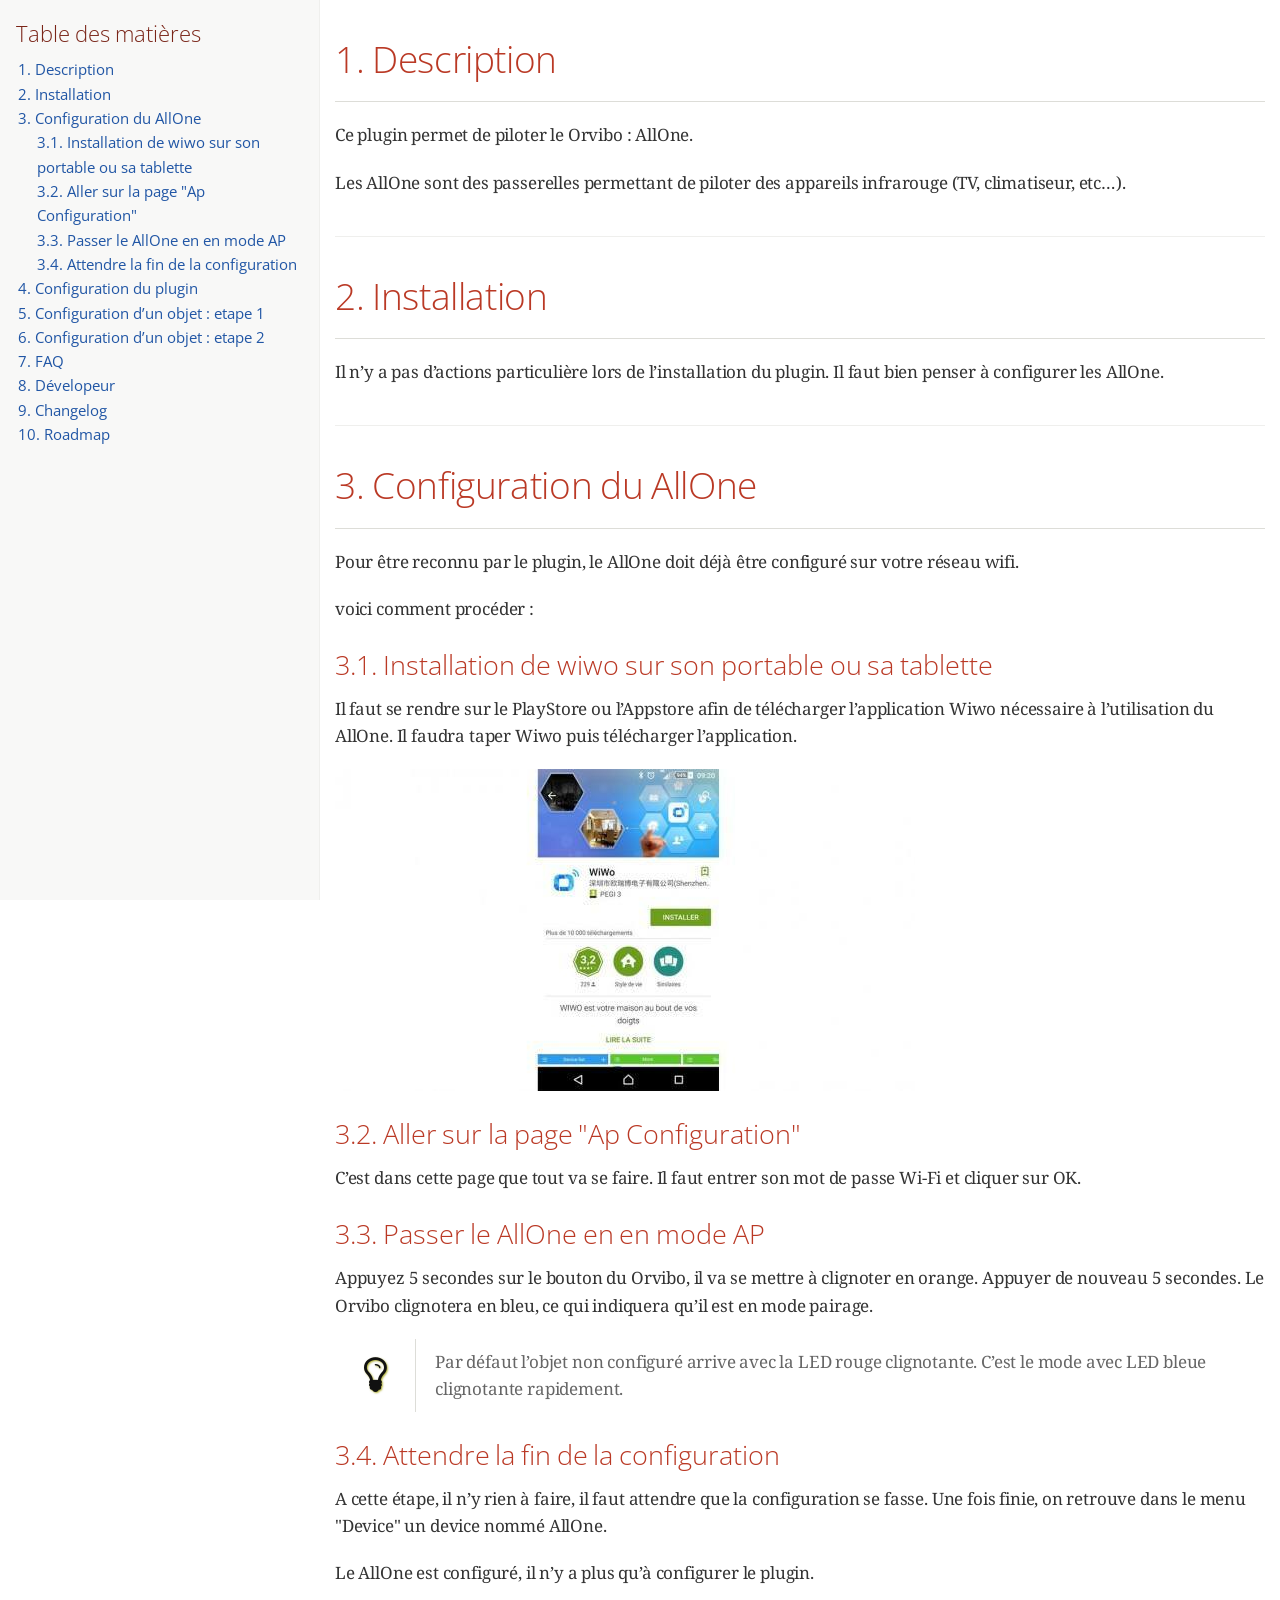
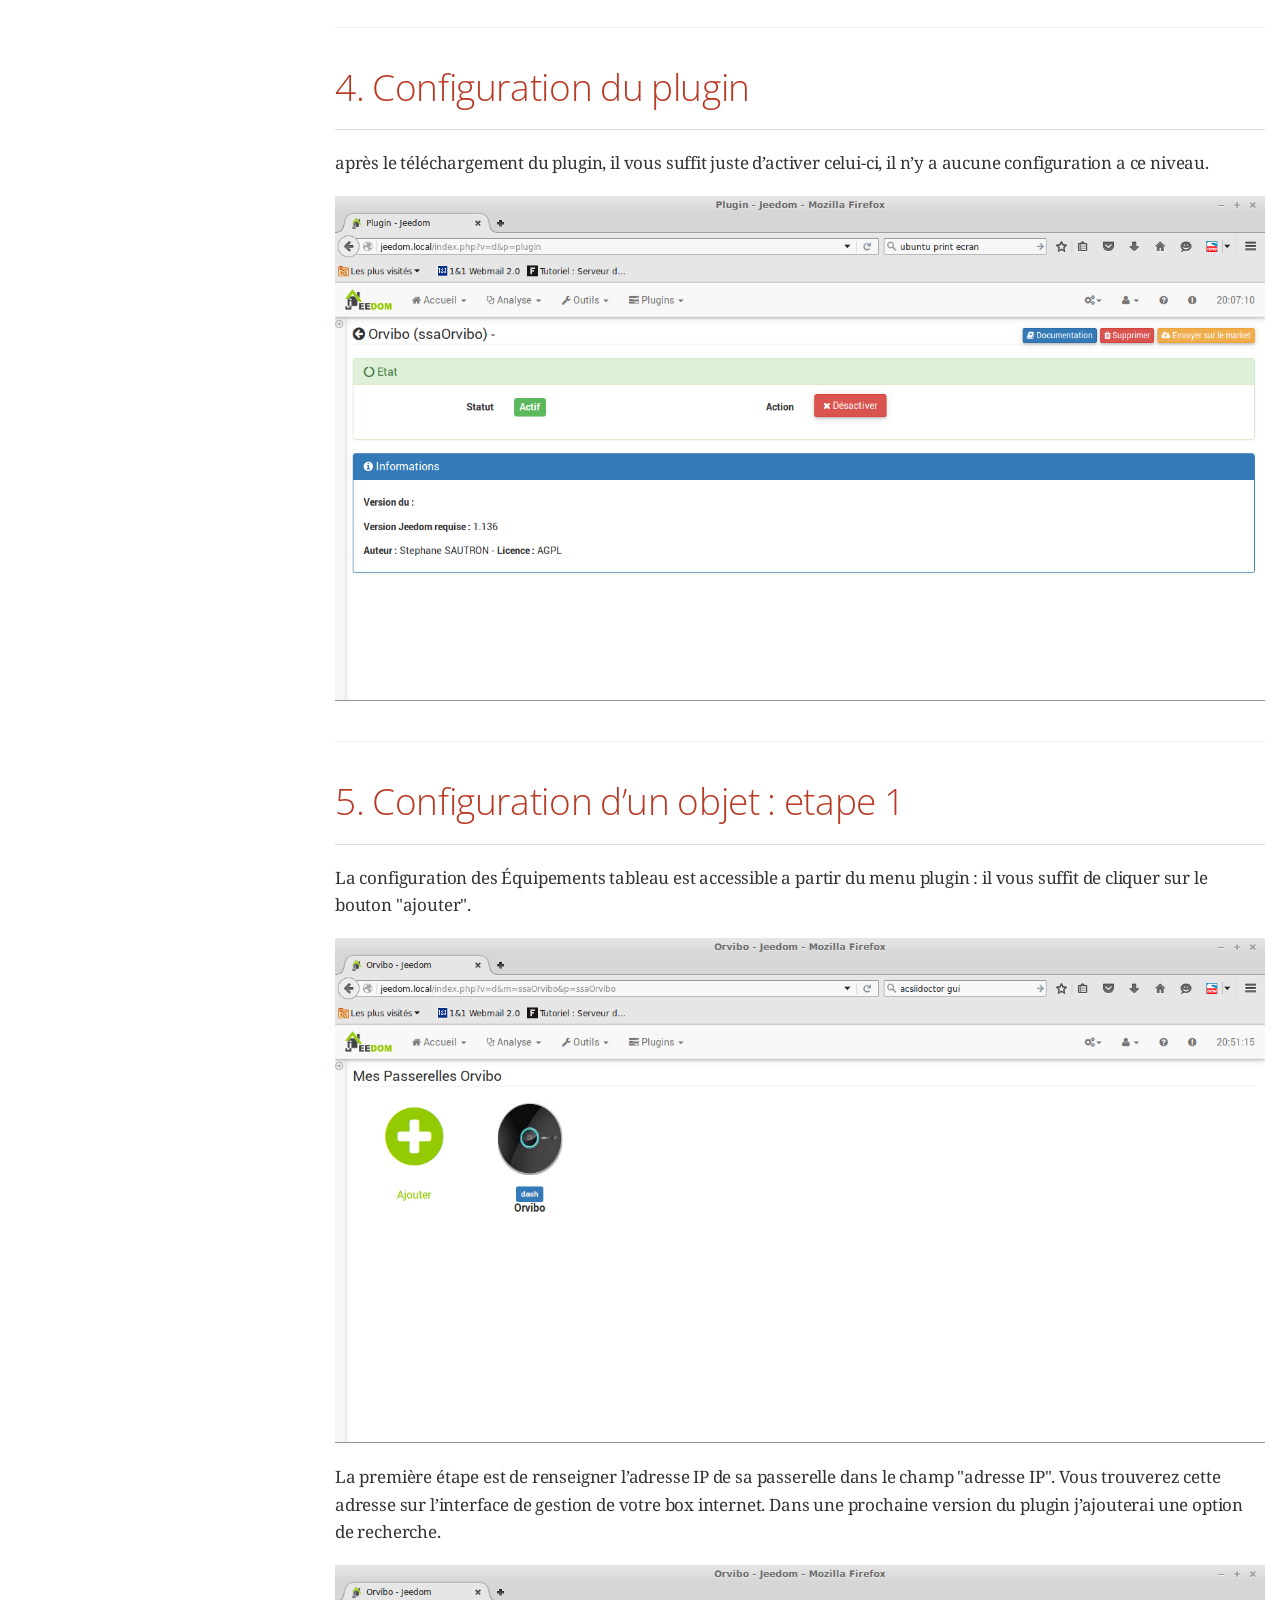
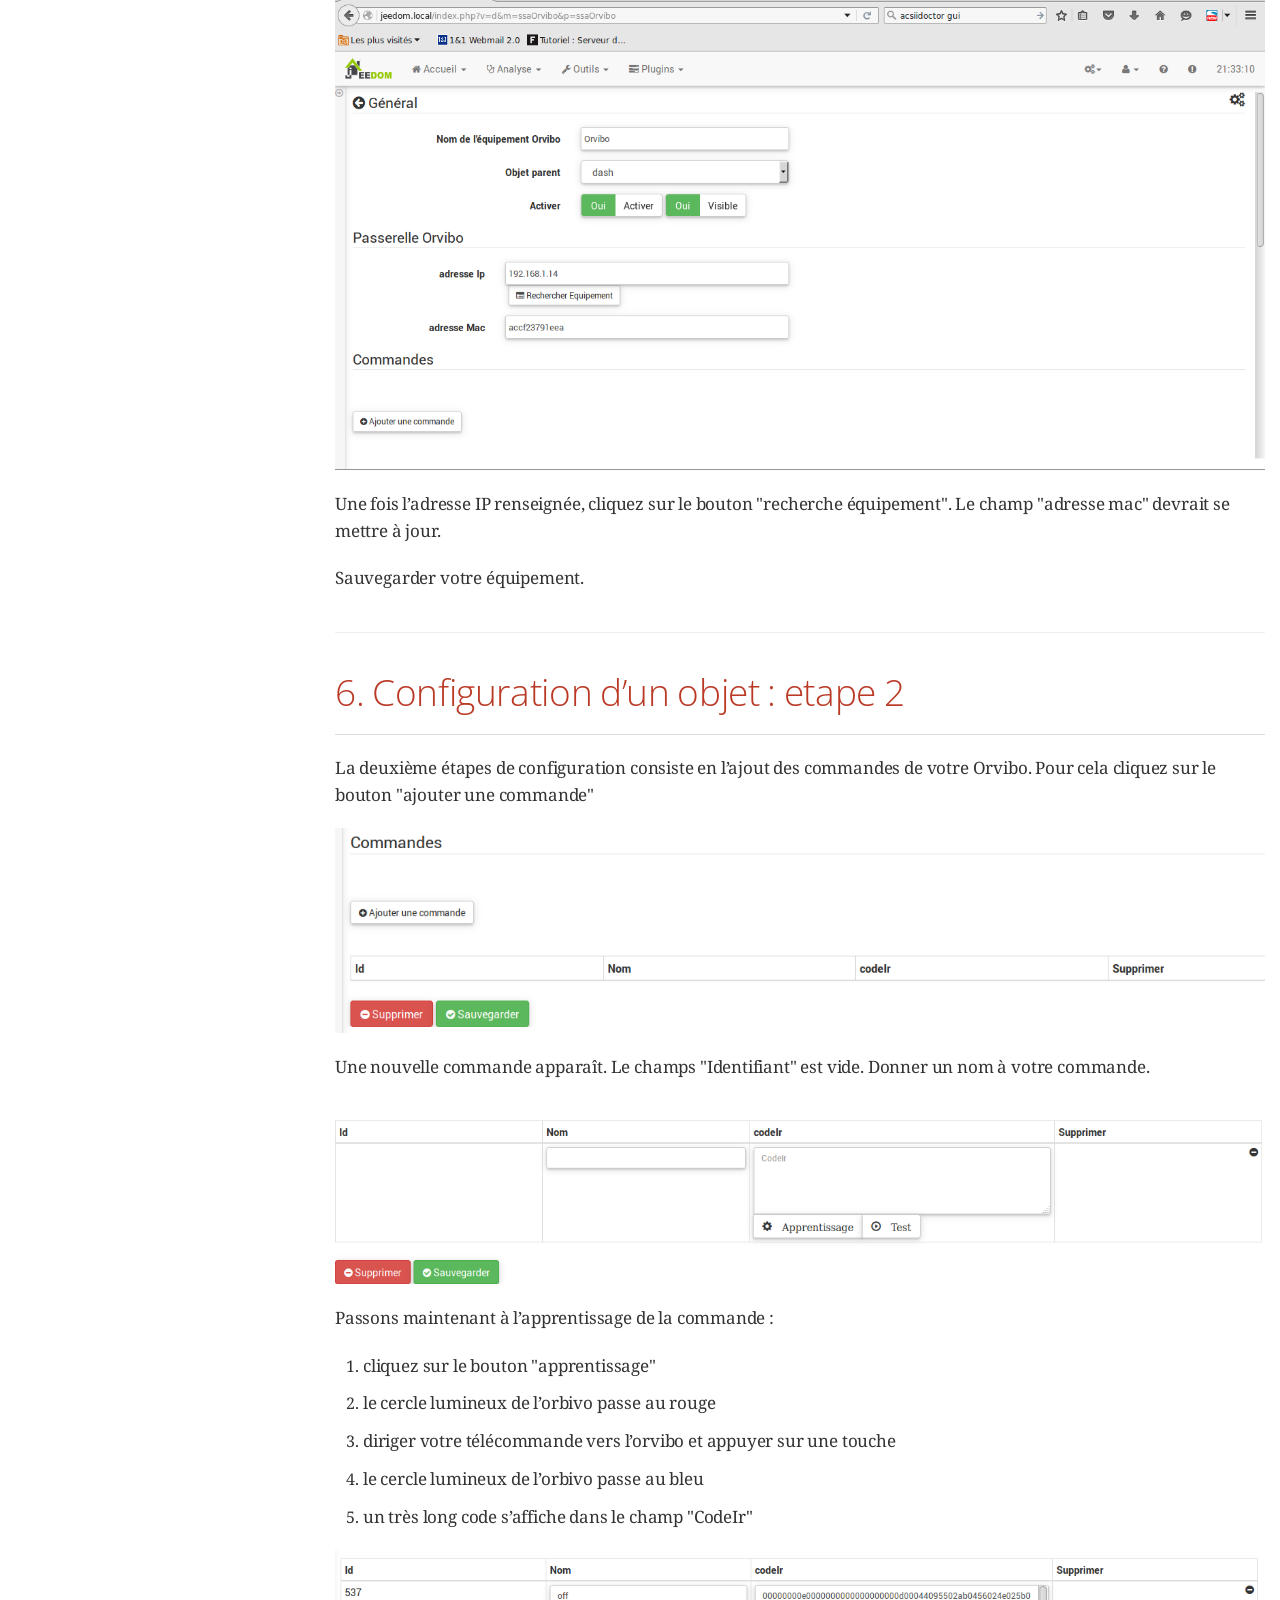
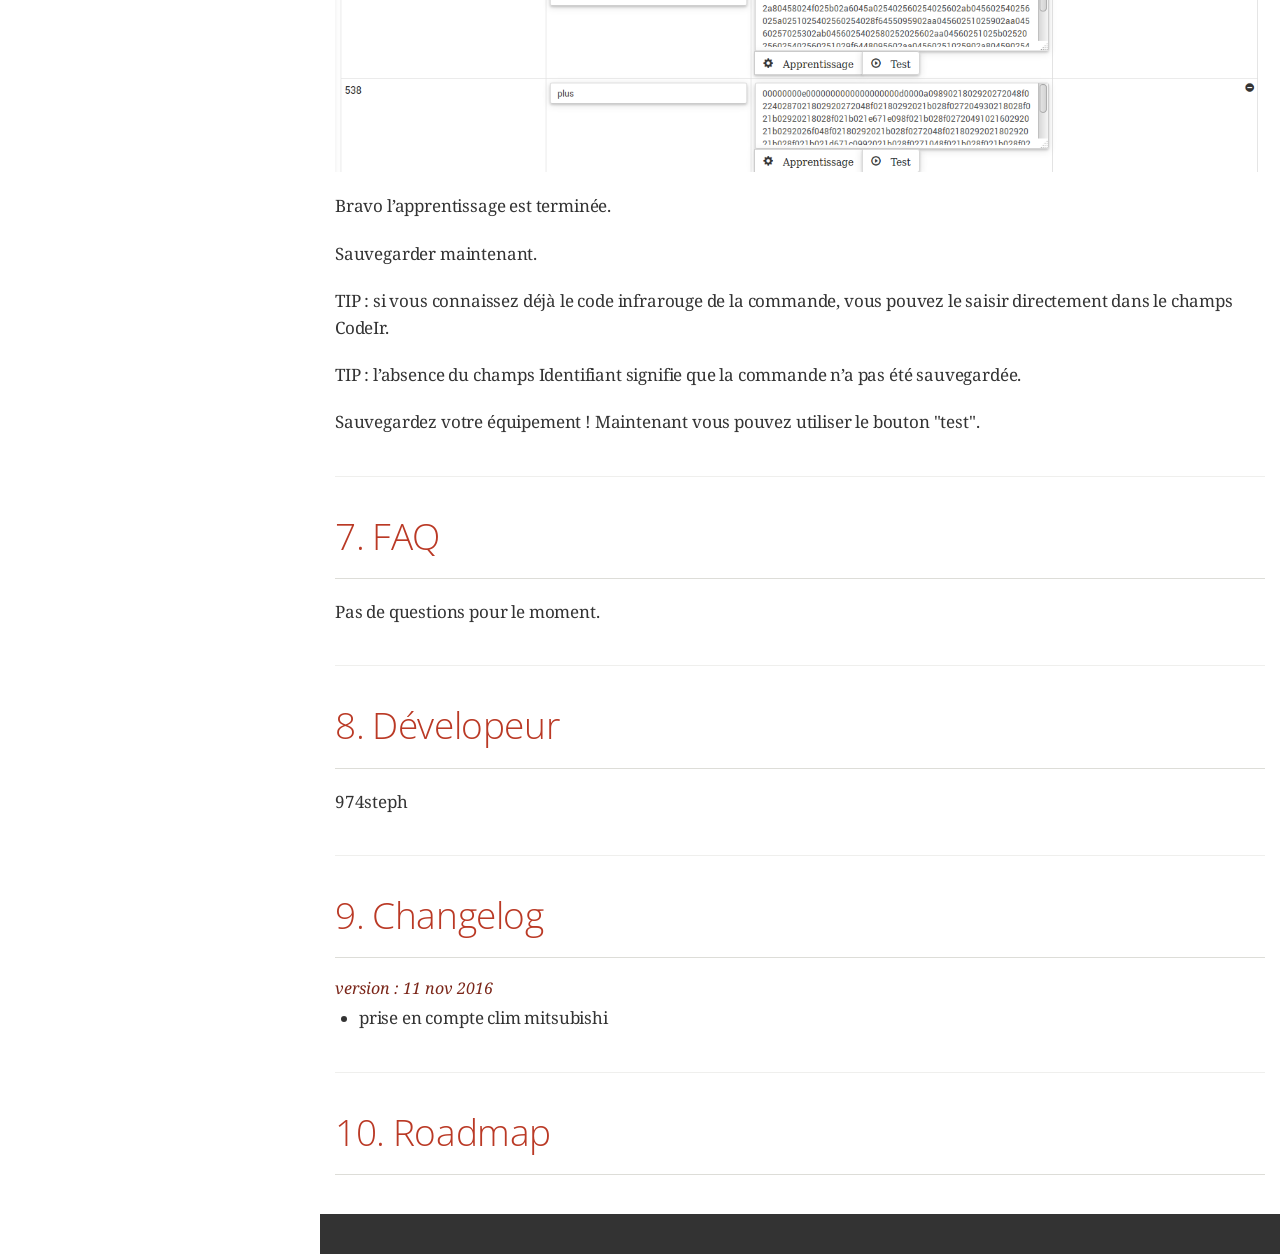
==== doc/en_US/index.html @ c1d986a6 "[ROBOT] Action all" ====
<!DOCTYPE html>
<html lang="en">
<head>
<meta charset="UTF-8">
<!--[if IE]><meta http-equiv="X-UA-Compatible" content="IE=edge"><![endif]-->
<meta name="viewport" content="width=device-width, initial-scale=1.0">
<meta name="generator" content="Asciidoctor 1.5.3.dev">
<title>guide</title>
<link rel="stylesheet" href="https://fonts.googleapis.com/css?family=Open+Sans:300,300italic,400,400italic,600,600italic%7CNoto+Serif:400,400italic,700,700italic%7CDroid+Sans+Mono:400,700">
<style>
/* Asciidoctor default stylesheet | MIT License | http://asciidoctor.org */
/* Remove the comments around the @import statement below when using this as a custom stylesheet */
/*@import "https://fonts.googleapis.com/css?family=Open+Sans:300,300italic,400,400italic,600,600italic%7CNoto+Serif:400,400italic,700,700italic%7CDroid+Sans+Mono:400,700";*/
article,aside,details,figcaption,figure,footer,header,hgroup,main,nav,section,summary{display:block}
audio,canvas,video{display:inline-block}
audio:not([controls]){display:none;height:0}
[hidden],template{display:none}
script{display:none!important}
html{font-family:sans-serif;-ms-text-size-adjust:100%;-webkit-text-size-adjust:100%}
body{margin:0}
a{background:transparent}
a:focus{outline:thin dotted}
a:active,a:hover{outline:0}
h1{font-size:2em;margin:.67em 0}
abbr[title]{border-bottom:1px dotted}
b,strong{font-weight:bold}
dfn{font-style:italic}
hr{-moz-box-sizing:content-box;box-sizing:content-box;height:0}
mark{background:#ff0;color:#000}
code,kbd,pre,samp{font-family:monospace;font-size:1em}
pre{white-space:pre-wrap}
q{quotes:"\201C" "\201D" "\2018" "\2019"}
small{font-size:80%}
sub,sup{font-size:75%;line-height:0;position:relative;vertical-align:baseline}
sup{top:-.5em}
sub{bottom:-.25em}
img{border:0}
svg:not(:root){overflow:hidden}
figure{margin:0}
fieldset{border:1px solid silver;margin:0 2px;padding:.35em .625em .75em}
legend{border:0;padding:0}
button,input,select,textarea{font-family:inherit;font-size:100%;margin:0}
button,input{line-height:normal}
button,select{text-transform:none}
button,html input[type="button"],input[type="reset"],input[type="submit"]{-webkit-appearance:button;cursor:pointer}
button[disabled],html input[disabled]{cursor:default}
input[type="checkbox"],input[type="radio"]{box-sizing:border-box;padding:0}
input[type="search"]{-webkit-appearance:textfield;-moz-box-sizing:content-box;-webkit-box-sizing:content-box;box-sizing:content-box}
input[type="search"]::-webkit-search-cancel-button,input[type="search"]::-webkit-search-decoration{-webkit-appearance:none}
button::-moz-focus-inner,input::-moz-focus-inner{border:0;padding:0}
textarea{overflow:auto;vertical-align:top}
table{border-collapse:collapse;border-spacing:0}
*,*:before,*:after{-moz-box-sizing:border-box;-webkit-box-sizing:border-box;box-sizing:border-box}
html,body{font-size:100%}
body{background:#fff;color:rgba(0,0,0,.8);padding:0;margin:0;font-family:"Noto Serif","DejaVu Serif",serif;font-weight:400;font-style:normal;line-height:1;position:relative;cursor:auto}
a:hover{cursor:pointer}
img,object,embed{max-width:100%;height:auto}
object,embed{height:100%}
img{-ms-interpolation-mode:bicubic}
#map_canvas img,#map_canvas embed,#map_canvas object,.map_canvas img,.map_canvas embed,.map_canvas object{max-width:none!important}
.left{float:left!important}
.right{float:right!important}
.text-left{text-align:left!important}
.text-right{text-align:right!important}
.text-center{text-align:center!important}
.text-justify{text-align:justify!important}
.hide{display:none}
.antialiased,body{-webkit-font-smoothing:antialiased}
img{display:inline-block;vertical-align:middle}
textarea{height:auto;min-height:50px}
select{width:100%}
p.lead,.paragraph.lead>p,#preamble>.sectionbody>.paragraph:first-of-type p{font-size:1.21875em;line-height:1.6}
.subheader,.admonitionblock td.content>.title,.audioblock>.title,.exampleblock>.title,.imageblock>.title,.listingblock>.title,.literalblock>.title,.stemblock>.title,.openblock>.title,.paragraph>.title,.quoteblock>.title,table.tableblock>.title,.verseblock>.title,.videoblock>.title,.dlist>.title,.olist>.title,.ulist>.title,.qlist>.title,.hdlist>.title{line-height:1.45;color:#7a2518;font-weight:400;margin-top:0;margin-bottom:.25em}
div,dl,dt,dd,ul,ol,li,h1,h2,h3,#toctitle,.sidebarblock>.content>.title,h4,h5,h6,pre,form,p,blockquote,th,td{margin:0;padding:0;direction:ltr}
a{color:#2156a5;text-decoration:underline;line-height:inherit}
a:hover,a:focus{color:#1d4b8f}
a img{border:none}
p{font-family:inherit;font-weight:400;font-size:1em;line-height:1.6;margin-bottom:1.25em;text-rendering:optimizeLegibility}
p aside{font-size:.875em;line-height:1.35;font-style:italic}
h1,h2,h3,#toctitle,.sidebarblock>.content>.title,h4,h5,h6{font-family:"Open Sans","DejaVu Sans",sans-serif;font-weight:300;font-style:normal;color:#ba3925;text-rendering:optimizeLegibility;margin-top:1em;margin-bottom:.5em;line-height:1.0125em}
h1 small,h2 small,h3 small,#toctitle small,.sidebarblock>.content>.title small,h4 small,h5 small,h6 small{font-size:60%;color:#e99b8f;line-height:0}
h1{font-size:2.125em}
h2{font-size:1.6875em}
h3,#toctitle,.sidebarblock>.content>.title{font-size:1.375em}
h4,h5{font-size:1.125em}
h6{font-size:1em}
hr{border:solid #ddddd8;border-width:1px 0 0;clear:both;margin:1.25em 0 1.1875em;height:0}
em,i{font-style:italic;line-height:inherit}
strong,b{font-weight:bold;line-height:inherit}
small{font-size:60%;line-height:inherit}
code{font-family:"Droid Sans Mono","DejaVu Sans Mono",monospace;font-weight:400;color:rgba(0,0,0,.9)}
ul,ol,dl{font-size:1em;line-height:1.6;margin-bottom:1.25em;list-style-position:outside;font-family:inherit}
ul,ol,ul.no-bullet,ol.no-bullet{margin-left:1.5em}
ul li ul,ul li ol{margin-left:1.25em;margin-bottom:0;font-size:1em}
ul.square li ul,ul.circle li ul,ul.disc li ul{list-style:inherit}
ul.square{list-style-type:square}
ul.circle{list-style-type:circle}
ul.disc{list-style-type:disc}
ul.no-bullet{list-style:none}
ol li ul,ol li ol{margin-left:1.25em;margin-bottom:0}
dl dt{margin-bottom:.3125em;font-weight:bold}
dl dd{margin-bottom:1.25em}
abbr,acronym{text-transform:uppercase;font-size:90%;color:rgba(0,0,0,.8);border-bottom:1px dotted #ddd;cursor:help}
abbr{text-transform:none}
blockquote{margin:0 0 1.25em;padding:.5625em 1.25em 0 1.1875em;border-left:1px solid #ddd}
blockquote cite{display:block;font-size:.9375em;color:rgba(0,0,0,.6)}
blockquote cite:before{content:"\2014 \0020"}
blockquote cite a,blockquote cite a:visited{color:rgba(0,0,0,.6)}
blockquote,blockquote p{line-height:1.6;color:rgba(0,0,0,.85)}
@media only screen and (min-width:768px){h1,h2,h3,#toctitle,.sidebarblock>.content>.title,h4,h5,h6{line-height:1.2}
h1{font-size:2.75em}
h2{font-size:2.3125em}
h3,#toctitle,.sidebarblock>.content>.title{font-size:1.6875em}
h4{font-size:1.4375em}}table{background:#fff;margin-bottom:1.25em;border:solid 1px #dedede}
table thead,table tfoot{background:#f7f8f7;font-weight:bold}
table thead tr th,table thead tr td,table tfoot tr th,table tfoot tr td{padding:.5em .625em .625em;font-size:inherit;color:rgba(0,0,0,.8);text-align:left}
table tr th,table tr td{padding:.5625em .625em;font-size:inherit;color:rgba(0,0,0,.8)}
table tr.even,table tr.alt,table tr:nth-of-type(even){background:#f8f8f7}
table thead tr th,table tfoot tr th,table tbody tr td,table tr td,table tfoot tr td{display:table-cell;line-height:1.6}
h1,h2,h3,#toctitle,.sidebarblock>.content>.title,h4,h5,h6{line-height:1.2;word-spacing:-.05em}
h1 strong,h2 strong,h3 strong,#toctitle strong,.sidebarblock>.content>.title strong,h4 strong,h5 strong,h6 strong{font-weight:400}
.clearfix:before,.clearfix:after,.float-group:before,.float-group:after{content:" ";display:table}
.clearfix:after,.float-group:after{clear:both}
*:not(pre)>code{font-size:.9375em;font-style:normal!important;letter-spacing:0;padding:.1em .5ex;word-spacing:-.15em;background-color:#f7f7f8;-webkit-border-radius:4px;border-radius:4px;line-height:1.45;text-rendering:optimizeSpeed}
pre,pre>code{line-height:1.45;color:rgba(0,0,0,.9);font-family:"Droid Sans Mono","DejaVu Sans Mono",monospace;font-weight:400;text-rendering:optimizeSpeed}
.keyseq{color:rgba(51,51,51,.8)}
kbd{display:inline-block;color:rgba(0,0,0,.8);font-size:.75em;line-height:1.4;background-color:#f7f7f7;border:1px solid #ccc;-webkit-border-radius:3px;border-radius:3px;-webkit-box-shadow:0 1px 0 rgba(0,0,0,.2),0 0 0 .1em white inset;box-shadow:0 1px 0 rgba(0,0,0,.2),0 0 0 .1em #fff inset;margin:-.15em .15em 0 .15em;padding:.2em .6em .2em .5em;vertical-align:middle;white-space:nowrap}
.keyseq kbd:first-child{margin-left:0}
.keyseq kbd:last-child{margin-right:0}
.menuseq,.menu{color:rgba(0,0,0,.8)}
b.button:before,b.button:after{position:relative;top:-1px;font-weight:400}
b.button:before{content:"[";padding:0 3px 0 2px}
b.button:after{content:"]";padding:0 2px 0 3px}
p a>code:hover{color:rgba(0,0,0,.9)}
#header,#content,#footnotes,#footer{width:100%;margin-left:auto;margin-right:auto;margin-top:0;margin-bottom:0;max-width:62.5em;*zoom:1;position:relative;padding-left:.9375em;padding-right:.9375em}
#header:before,#header:after,#content:before,#content:after,#footnotes:before,#footnotes:after,#footer:before,#footer:after{content:" ";display:table}
#header:after,#content:after,#footnotes:after,#footer:after{clear:both}
#content{margin-top:1.25em}
#content:before{content:none}
#header>h1:first-child{color:rgba(0,0,0,.85);margin-top:2.25rem;margin-bottom:0}
#header>h1:first-child+#toc{margin-top:8px;border-top:1px solid #ddddd8}
#header>h1:only-child,body.toc2 #header>h1:nth-last-child(2){border-bottom:1px solid #ddddd8;padding-bottom:8px}
#header .details{border-bottom:1px solid #ddddd8;line-height:1.45;padding-top:.25em;padding-bottom:.25em;padding-left:.25em;color:rgba(0,0,0,.6);display:-ms-flexbox;display:-webkit-flex;display:flex;-ms-flex-flow:row wrap;-webkit-flex-flow:row wrap;flex-flow:row wrap}
#header .details span:first-child{margin-left:-.125em}
#header .details span.email a{color:rgba(0,0,0,.85)}
#header .details br{display:none}
#header .details br+span:before{content:"\00a0\2013\00a0"}
#header .details br+span.author:before{content:"\00a0\22c5\00a0";color:rgba(0,0,0,.85)}
#header .details br+span#revremark:before{content:"\00a0|\00a0"}
#header #revnumber{text-transform:capitalize}
#header #revnumber:after{content:"\00a0"}
#content>h1:first-child:not([class]){color:rgba(0,0,0,.85);border-bottom:1px solid #ddddd8;padding-bottom:8px;margin-top:0;padding-top:1rem;margin-bottom:1.25rem}
#toc{border-bottom:1px solid #efefed;padding-bottom:.5em}
#toc>ul{margin-left:.125em}
#toc ul.sectlevel0>li>a{font-style:italic}
#toc ul.sectlevel0 ul.sectlevel1{margin:.5em 0}
#toc ul{font-family:"Open Sans","DejaVu Sans",sans-serif;list-style-type:none}
#toc a{text-decoration:none}
#toc a:active{text-decoration:underline}
#toctitle{color:#7a2518;font-size:1.2em}
@media only screen and (min-width:768px){#toctitle{font-size:1.375em}
body.toc2{padding-left:15em;padding-right:0}
#toc.toc2{margin-top:0!important;background-color:#f8f8f7;position:fixed;width:15em;left:0;top:0;border-right:1px solid #efefed;border-top-width:0!important;border-bottom-width:0!important;z-index:1000;padding:1.25em 1em;height:100%;overflow:auto}
#toc.toc2 #toctitle{margin-top:0;font-size:1.2em}
#toc.toc2>ul{font-size:.9em;margin-bottom:0}
#toc.toc2 ul ul{margin-left:0;padding-left:1em}
#toc.toc2 ul.sectlevel0 ul.sectlevel1{padding-left:0;margin-top:.5em;margin-bottom:.5em}
body.toc2.toc-right{padding-left:0;padding-right:15em}
body.toc2.toc-right #toc.toc2{border-right-width:0;border-left:1px solid #efefed;left:auto;right:0}}@media only screen and (min-width:1280px){body.toc2{padding-left:20em;padding-right:0}
#toc.toc2{width:20em}
#toc.toc2 #toctitle{font-size:1.375em}
#toc.toc2>ul{font-size:.95em}
#toc.toc2 ul ul{padding-left:1.25em}
body.toc2.toc-right{padding-left:0;padding-right:20em}}#content #toc{border-style:solid;border-width:1px;border-color:#e0e0dc;margin-bottom:1.25em;padding:1.25em;background:#f8f8f7;-webkit-border-radius:4px;border-radius:4px}
#content #toc>:first-child{margin-top:0}
#content #toc>:last-child{margin-bottom:0}
#footer{max-width:100%;background-color:rgba(0,0,0,.8);padding:1.25em}
#footer-text{color:rgba(255,255,255,.8);line-height:1.44}
.sect1{padding-bottom:.625em}
@media only screen and (min-width:768px){.sect1{padding-bottom:1.25em}}.sect1+.sect1{border-top:1px solid #efefed}
#content h1>a.anchor,h2>a.anchor,h3>a.anchor,#toctitle>a.anchor,.sidebarblock>.content>.title>a.anchor,h4>a.anchor,h5>a.anchor,h6>a.anchor{position:absolute;z-index:1001;width:1.5ex;margin-left:-1.5ex;display:block;text-decoration:none!important;visibility:hidden;text-align:center;font-weight:400}
#content h1>a.anchor:before,h2>a.anchor:before,h3>a.anchor:before,#toctitle>a.anchor:before,.sidebarblock>.content>.title>a.anchor:before,h4>a.anchor:before,h5>a.anchor:before,h6>a.anchor:before{content:"\00A7";font-size:.85em;display:block;padding-top:.1em}
#content h1:hover>a.anchor,#content h1>a.anchor:hover,h2:hover>a.anchor,h2>a.anchor:hover,h3:hover>a.anchor,#toctitle:hover>a.anchor,.sidebarblock>.content>.title:hover>a.anchor,h3>a.anchor:hover,#toctitle>a.anchor:hover,.sidebarblock>.content>.title>a.anchor:hover,h4:hover>a.anchor,h4>a.anchor:hover,h5:hover>a.anchor,h5>a.anchor:hover,h6:hover>a.anchor,h6>a.anchor:hover{visibility:visible}
#content h1>a.link,h2>a.link,h3>a.link,#toctitle>a.link,.sidebarblock>.content>.title>a.link,h4>a.link,h5>a.link,h6>a.link{color:#ba3925;text-decoration:none}
#content h1>a.link:hover,h2>a.link:hover,h3>a.link:hover,#toctitle>a.link:hover,.sidebarblock>.content>.title>a.link:hover,h4>a.link:hover,h5>a.link:hover,h6>a.link:hover{color:#a53221}
.audioblock,.imageblock,.literalblock,.listingblock,.stemblock,.videoblock{margin-bottom:1.25em}
.admonitionblock td.content>.title,.audioblock>.title,.exampleblock>.title,.imageblock>.title,.listingblock>.title,.literalblock>.title,.stemblock>.title,.openblock>.title,.paragraph>.title,.quoteblock>.title,table.tableblock>.title,.verseblock>.title,.videoblock>.title,.dlist>.title,.olist>.title,.ulist>.title,.qlist>.title,.hdlist>.title{text-rendering:optimizeLegibility;text-align:left;font-family:"Noto Serif","DejaVu Serif",serif;font-size:1rem;font-style:italic}
table.tableblock>caption.title{white-space:nowrap;overflow:visible;max-width:0}
.paragraph.lead>p,#preamble>.sectionbody>.paragraph:first-of-type p{color:rgba(0,0,0,.85)}
table.tableblock #preamble>.sectionbody>.paragraph:first-of-type p{font-size:inherit}
.admonitionblock>table{border-collapse:separate;border:0;background:none;width:100%}
.admonitionblock>table td.icon{text-align:center;width:80px}
.admonitionblock>table td.icon img{max-width:none}
.admonitionblock>table td.icon .title{font-weight:bold;font-family:"Open Sans","DejaVu Sans",sans-serif;text-transform:uppercase}
.admonitionblock>table td.content{padding-left:1.125em;padding-right:1.25em;border-left:1px solid #ddddd8;color:rgba(0,0,0,.6)}
.admonitionblock>table td.content>:last-child>:last-child{margin-bottom:0}
.exampleblock>.content{border-style:solid;border-width:1px;border-color:#e6e6e6;margin-bottom:1.25em;padding:1.25em;background:#fff;-webkit-border-radius:4px;border-radius:4px}
.exampleblock>.content>:first-child{margin-top:0}
.exampleblock>.content>:last-child{margin-bottom:0}
.sidebarblock{border-style:solid;border-width:1px;border-color:#e0e0dc;margin-bottom:1.25em;padding:1.25em;background:#f8f8f7;-webkit-border-radius:4px;border-radius:4px}
.sidebarblock>:first-child{margin-top:0}
.sidebarblock>:last-child{margin-bottom:0}
.sidebarblock>.content>.title{color:#7a2518;margin-top:0;text-align:center}
.exampleblock>.content>:last-child>:last-child,.exampleblock>.content .olist>ol>li:last-child>:last-child,.exampleblock>.content .ulist>ul>li:last-child>:last-child,.exampleblock>.content .qlist>ol>li:last-child>:last-child,.sidebarblock>.content>:last-child>:last-child,.sidebarblock>.content .olist>ol>li:last-child>:last-child,.sidebarblock>.content .ulist>ul>li:last-child>:last-child,.sidebarblock>.content .qlist>ol>li:last-child>:last-child{margin-bottom:0}
.literalblock pre,.listingblock pre:not(.highlight),.listingblock pre[class="highlight"],.listingblock pre[class^="highlight "],.listingblock pre.CodeRay,.listingblock pre.prettyprint{background:#f7f7f8}
.sidebarblock .literalblock pre,.sidebarblock .listingblock pre:not(.highlight),.sidebarblock .listingblock pre[class="highlight"],.sidebarblock .listingblock pre[class^="highlight "],.sidebarblock .listingblock pre.CodeRay,.sidebarblock .listingblock pre.prettyprint{background:#f2f1f1}
.literalblock pre,.literalblock pre[class],.listingblock pre,.listingblock pre[class]{-webkit-border-radius:4px;border-radius:4px;word-wrap:break-word;padding:1em;font-size:.8125em}
.literalblock pre.nowrap,.literalblock pre[class].nowrap,.listingblock pre.nowrap,.listingblock pre[class].nowrap{overflow-x:auto;white-space:pre;word-wrap:normal}
@media only screen and (min-width:768px){.literalblock pre,.literalblock pre[class],.listingblock pre,.listingblock pre[class]{font-size:.90625em}}@media only screen and (min-width:1280px){.literalblock pre,.literalblock pre[class],.listingblock pre,.listingblock pre[class]{font-size:1em}}.literalblock.output pre{color:#f7f7f8;background-color:rgba(0,0,0,.9)}
.listingblock pre.highlightjs{padding:0}
.listingblock pre.highlightjs>code{padding:1em;-webkit-border-radius:4px;border-radius:4px}
.listingblock pre.prettyprint{border-width:0}
.listingblock>.content{position:relative}
.listingblock code[data-lang]:before{display:none;content:attr(data-lang);position:absolute;font-size:.75em;top:.425rem;right:.5rem;line-height:1;text-transform:uppercase;color:#999}
.listingblock:hover code[data-lang]:before{display:block}
.listingblock.terminal pre .command:before{content:attr(data-prompt);padding-right:.5em;color:#999}
.listingblock.terminal pre .command:not([data-prompt]):before{content:"$"}
table.pyhltable{border-collapse:separate;border:0;margin-bottom:0;background:none}
table.pyhltable td{vertical-align:top;padding-top:0;padding-bottom:0}
table.pyhltable td.code{padding-left:.75em;padding-right:0}
pre.pygments .lineno,table.pyhltable td:not(.code){color:#999;padding-left:0;padding-right:.5em;border-right:1px solid #ddddd8}
pre.pygments .lineno{display:inline-block;margin-right:.25em}
table.pyhltable .linenodiv{background:none!important;padding-right:0!important}
.quoteblock{margin:0 1em 1.25em 1.5em;display:table}
.quoteblock>.title{margin-left:-1.5em;margin-bottom:.75em}
.quoteblock blockquote,.quoteblock blockquote p{color:rgba(0,0,0,.85);font-size:1.15rem;line-height:1.75;word-spacing:.1em;letter-spacing:0;font-style:italic;text-align:justify}
.quoteblock blockquote{margin:0;padding:0;border:0}
.quoteblock blockquote:before{content:"\201c";float:left;font-size:2.75em;font-weight:bold;line-height:.6em;margin-left:-.6em;color:#7a2518;text-shadow:0 1px 2px rgba(0,0,0,.1)}
.quoteblock blockquote>.paragraph:last-child p{margin-bottom:0}
.quoteblock .attribution{margin-top:.5em;margin-right:.5ex;text-align:right}
.quoteblock .quoteblock{margin-left:0;margin-right:0;padding:.5em 0;border-left:3px solid rgba(0,0,0,.6)}
.quoteblock .quoteblock blockquote{padding:0 0 0 .75em}
.quoteblock .quoteblock blockquote:before{display:none}
.verseblock{margin:0 1em 1.25em 1em}
.verseblock pre{font-family:"Open Sans","DejaVu Sans",sans;font-size:1.15rem;color:rgba(0,0,0,.85);font-weight:300;text-rendering:optimizeLegibility}
.verseblock pre strong{font-weight:400}
.verseblock .attribution{margin-top:1.25rem;margin-left:.5ex}
.quoteblock .attribution,.verseblock .attribution{font-size:.9375em;line-height:1.45;font-style:italic}
.quoteblock .attribution br,.verseblock .attribution br{display:none}
.quoteblock .attribution cite,.verseblock .attribution cite{display:block;letter-spacing:-.05em;color:rgba(0,0,0,.6)}
.quoteblock.abstract{margin:0 0 1.25em 0;display:block}
.quoteblock.abstract blockquote,.quoteblock.abstract blockquote p{text-align:left;word-spacing:0}
.quoteblock.abstract blockquote:before,.quoteblock.abstract blockquote p:first-of-type:before{display:none}
table.tableblock{max-width:100%;border-collapse:separate}
table.tableblock td>.paragraph:last-child p>p:last-child,table.tableblock th>p:last-child,table.tableblock td>p:last-child{margin-bottom:0}
table.spread{width:100%}
table.tableblock,th.tableblock,td.tableblock{border:0 solid #dedede}
table.grid-all th.tableblock,table.grid-all td.tableblock{border-width:0 1px 1px 0}
table.grid-all tfoot>tr>th.tableblock,table.grid-all tfoot>tr>td.tableblock{border-width:1px 1px 0 0}
table.grid-cols th.tableblock,table.grid-cols td.tableblock{border-width:0 1px 0 0}
table.grid-all *>tr>.tableblock:last-child,table.grid-cols *>tr>.tableblock:last-child{border-right-width:0}
table.grid-rows th.tableblock,table.grid-rows td.tableblock{border-width:0 0 1px 0}
table.grid-all tbody>tr:last-child>th.tableblock,table.grid-all tbody>tr:last-child>td.tableblock,table.grid-all thead:last-child>tr>th.tableblock,table.grid-rows tbody>tr:last-child>th.tableblock,table.grid-rows tbody>tr:last-child>td.tableblock,table.grid-rows thead:last-child>tr>th.tableblock{border-bottom-width:0}
table.grid-rows tfoot>tr>th.tableblock,table.grid-rows tfoot>tr>td.tableblock{border-width:1px 0 0 0}
table.frame-all{border-width:1px}
table.frame-sides{border-width:0 1px}
table.frame-topbot{border-width:1px 0}
th.halign-left,td.halign-left{text-align:left}
th.halign-right,td.halign-right{text-align:right}
th.halign-center,td.halign-center{text-align:center}
th.valign-top,td.valign-top{vertical-align:top}
th.valign-bottom,td.valign-bottom{vertical-align:bottom}
th.valign-middle,td.valign-middle{vertical-align:middle}
table thead th,table tfoot th{font-weight:bold}
tbody tr th{display:table-cell;line-height:1.6;background:#f7f8f7}
tbody tr th,tbody tr th p,tfoot tr th,tfoot tr th p{color:rgba(0,0,0,.8);font-weight:bold}
p.tableblock>code:only-child{background:none;padding:0}
p.tableblock{font-size:1em}
td>div.verse{white-space:pre}
ol{margin-left:1.75em}
ul li ol{margin-left:1.5em}
dl dd{margin-left:1.125em}
dl dd:last-child,dl dd:last-child>:last-child{margin-bottom:0}
ol>li p,ul>li p,ul dd,ol dd,.olist .olist,.ulist .ulist,.ulist .olist,.olist .ulist{margin-bottom:.625em}
ul.unstyled,ol.unnumbered,ul.checklist,ul.none{list-style-type:none}
ul.unstyled,ol.unnumbered,ul.checklist{margin-left:.625em}
ul.checklist li>p:first-child>.fa-square-o:first-child,ul.checklist li>p:first-child>.fa-check-square-o:first-child{width:1em;font-size:.85em}
ul.checklist li>p:first-child>input[type="checkbox"]:first-child{width:1em;position:relative;top:1px}
ul.inline{margin:0 auto .625em auto;margin-left:-1.375em;margin-right:0;padding:0;list-style:none;overflow:hidden}
ul.inline>li{list-style:none;float:left;margin-left:1.375em;display:block}
ul.inline>li>*{display:block}
.unstyled dl dt{font-weight:400;font-style:normal}
ol.arabic{list-style-type:decimal}
ol.decimal{list-style-type:decimal-leading-zero}
ol.loweralpha{list-style-type:lower-alpha}
ol.upperalpha{list-style-type:upper-alpha}
ol.lowerroman{list-style-type:lower-roman}
ol.upperroman{list-style-type:upper-roman}
ol.lowergreek{list-style-type:lower-greek}
.hdlist>table,.colist>table{border:0;background:none}
.hdlist>table>tbody>tr,.colist>table>tbody>tr{background:none}
td.hdlist1{padding-right:.75em;font-weight:bold}
td.hdlist1,td.hdlist2{vertical-align:top}
.literalblock+.colist,.listingblock+.colist{margin-top:-.5em}
.colist>table tr>td:first-of-type{padding:0 .75em;line-height:1}
.colist>table tr>td:last-of-type{padding:.25em 0}
.thumb,.th{line-height:0;display:inline-block;border:solid 4px #fff;-webkit-box-shadow:0 0 0 1px #ddd;box-shadow:0 0 0 1px #ddd}
.imageblock.left,.imageblock[style*="float: left"]{margin:.25em .625em 1.25em 0}
.imageblock.right,.imageblock[style*="float: right"]{margin:.25em 0 1.25em .625em}
.imageblock>.title{margin-bottom:0}
.imageblock.thumb,.imageblock.th{border-width:6px}
.imageblock.thumb>.title,.imageblock.th>.title{padding:0 .125em}
.image.left,.image.right{margin-top:.25em;margin-bottom:.25em;display:inline-block;line-height:0}
.image.left{margin-right:.625em}
.image.right{margin-left:.625em}
a.image{text-decoration:none}
span.footnote,span.footnoteref{vertical-align:super;font-size:.875em}
span.footnote a,span.footnoteref a{text-decoration:none}
span.footnote a:active,span.footnoteref a:active{text-decoration:underline}
#footnotes{padding-top:.75em;padding-bottom:.75em;margin-bottom:.625em}
#footnotes hr{width:20%;min-width:6.25em;margin:-.25em 0 .75em 0;border-width:1px 0 0 0}
#footnotes .footnote{padding:0 .375em;line-height:1.3;font-size:.875em;margin-left:1.2em;text-indent:-1.2em;margin-bottom:.2em}
#footnotes .footnote a:first-of-type{font-weight:bold;text-decoration:none}
#footnotes .footnote:last-of-type{margin-bottom:0}
#content #footnotes{margin-top:-.625em;margin-bottom:0;padding:.75em 0}
.gist .file-data>table{border:0;background:#fff;width:100%;margin-bottom:0}
.gist .file-data>table td.line-data{width:99%}
div.unbreakable{page-break-inside:avoid}
.big{font-size:larger}
.small{font-size:smaller}
.underline{text-decoration:underline}
.overline{text-decoration:overline}
.line-through{text-decoration:line-through}
.aqua{color:#00bfbf}
.aqua-background{background-color:#00fafa}
.black{color:#000}
.black-background{background-color:#000}
.blue{color:#0000bf}
.blue-background{background-color:#0000fa}
.fuchsia{color:#bf00bf}
.fuchsia-background{background-color:#fa00fa}
.gray{color:#606060}
.gray-background{background-color:#7d7d7d}
.green{color:#006000}
.green-background{background-color:#007d00}
.lime{color:#00bf00}
.lime-background{background-color:#00fa00}
.maroon{color:#600000}
.maroon-background{background-color:#7d0000}
.navy{color:#000060}
.navy-background{background-color:#00007d}
.olive{color:#606000}
.olive-background{background-color:#7d7d00}
.purple{color:#600060}
.purple-background{background-color:#7d007d}
.red{color:#bf0000}
.red-background{background-color:#fa0000}
.silver{color:#909090}
.silver-background{background-color:#bcbcbc}
.teal{color:#006060}
.teal-background{background-color:#007d7d}
.white{color:#bfbfbf}
.white-background{background-color:#fafafa}
.yellow{color:#bfbf00}
.yellow-background{background-color:#fafa00}
span.icon>.fa{cursor:default}
.admonitionblock td.icon [class^="fa icon-"]{font-size:2.5em;text-shadow:1px 1px 2px rgba(0,0,0,.5);cursor:default}
.admonitionblock td.icon .icon-note:before{content:"\f05a";color:#19407c}
.admonitionblock td.icon .icon-tip:before{content:"\f0eb";text-shadow:1px 1px 2px rgba(155,155,0,.8);color:#111}
.admonitionblock td.icon .icon-warning:before{content:"\f071";color:#bf6900}
.admonitionblock td.icon .icon-caution:before{content:"\f06d";color:#bf3400}
.admonitionblock td.icon .icon-important:before{content:"\f06a";color:#bf0000}
.conum[data-value]{display:inline-block;color:#fff!important;background-color:rgba(0,0,0,.8);-webkit-border-radius:100px;border-radius:100px;text-align:center;font-size:.75em;width:1.67em;height:1.67em;line-height:1.67em;font-family:"Open Sans","DejaVu Sans",sans-serif;font-style:normal;font-weight:bold}
.conum[data-value] *{color:#fff!important}
.conum[data-value]+b{display:none}
.conum[data-value]:after{content:attr(data-value)}
pre .conum[data-value]{position:relative;top:-.125em}
b.conum *{color:inherit!important}
.conum:not([data-value]):empty{display:none}
h1,h2{letter-spacing:-.01em}
dt,th.tableblock,td.content{text-rendering:optimizeLegibility}
p,td.content{letter-spacing:-.01em}
p strong,td.content strong{letter-spacing:-.005em}
p,blockquote,dt,td.content{font-size:1.0625rem}
p{margin-bottom:1.25rem}
.sidebarblock p,.sidebarblock dt,.sidebarblock td.content,p.tableblock{font-size:1em}
.exampleblock>.content{background-color:#fffef7;border-color:#e0e0dc;-webkit-box-shadow:0 1px 4px #e0e0dc;box-shadow:0 1px 4px #e0e0dc}
.print-only{display:none!important}
@media print{@page{margin:1.25cm .75cm}
*{-webkit-box-shadow:none!important;box-shadow:none!important;text-shadow:none!important}
a{color:inherit!important;text-decoration:underline!important}
a.bare,a[href^="#"],a[href^="mailto:"]{text-decoration:none!important}
a[href^="http:"]:not(.bare):after,a[href^="https:"]:not(.bare):after{content:"(" attr(href) ")";display:inline-block;font-size:.875em;padding-left:.25em}
abbr[title]:after{content:" (" attr(title) ")"}
pre,blockquote,tr,img{page-break-inside:avoid}
thead{display:table-header-group}
img{max-width:100%!important}
p,blockquote,dt,td.content{font-size:1em;orphans:3;widows:3}
h2,h3,#toctitle,.sidebarblock>.content>.title{page-break-after:avoid}
#toc,.sidebarblock,.exampleblock>.content{background:none!important}
#toc{border-bottom:1px solid #ddddd8!important;padding-bottom:0!important}
.sect1{padding-bottom:0!important}
.sect1+.sect1{border:0!important}
#header>h1:first-child{margin-top:1.25rem}
body.book #header{text-align:center}
body.book #header>h1:first-child{border:0!important;margin:2.5em 0 1em 0}
body.book #header .details{border:0!important;display:block;padding:0!important}
body.book #header .details span:first-child{margin-left:0!important}
body.book #header .details br{display:block}
body.book #header .details br+span:before{content:none!important}
body.book #toc{border:0!important;text-align:left!important;padding:0!important;margin:0!important}
body.book #toc,body.book #preamble,body.book h1.sect0,body.book .sect1>h2{page-break-before:always}
.listingblock code[data-lang]:before{display:block}
#footer{background:none!important;padding:0 .9375em}
#footer-text{color:rgba(0,0,0,.6)!important;font-size:.9em}
.hide-on-print{display:none!important}
.print-only{display:block!important}
.hide-for-print{display:none!important}
.show-for-print{display:inherit!important}}
</style>
<link rel="stylesheet" href="https://cdnjs.cloudflare.com/ajax/libs/font-awesome/4.3.0/css/font-awesome.min.css">
</head>
<body class="article toc2 toc-left">
<div id="header">
<div id="toc" class="toc2">
<div id="toctitle">Table des matières</div>
<ul class="sectlevel1">
<li><a href="#_description">1. Description</a></li>
<li><a href="#_installation">2. Installation</a></li>
<li><a href="#_configuration_du_allone">3. Configuration du AllOne</a>
<ul class="sectlevel2">
<li><a href="#_installation_de_wiwo_sur_son_portable_ou_sa_tablette">3.1. Installation de wiwo sur son portable ou sa tablette</a></li>
<li><a href="#_aller_sur_la_page_ap_configuration">3.2. Aller sur la page "Ap Configuration"</a></li>
<li><a href="#_passer_le_allone_en_en_mode_ap">3.3. Passer le AllOne en  en mode AP</a></li>
<li><a href="#_attendre_la_fin_de_la_configuration">3.4. Attendre la fin de la configuration</a></li>
</ul>
</li>
<li><a href="#_configuration_du_plugin">4. Configuration du plugin</a></li>
<li><a href="#_configuration_d_un_objet_etape_1">5. Configuration d&#8217;un objet : etape 1</a></li>
<li><a href="#_configuration_d_un_objet_etape_2">6. Configuration d&#8217;un objet : etape 2</a></li>
<li><a href="#_faq">7. FAQ</a></li>
<li><a href="#_dévelopeur">8. Dévelopeur</a></li>
<li><a href="#_changelog">9. Changelog</a></li>
<li><a href="#_roadmap">10. Roadmap</a></li>
</ul>
</div>
</div>
<div id="content">
<div class="sect1">
<h2 id="_description">1. Description</h2>
<div class="sectionbody">
<hr>
<div class="paragraph">
<p>Ce plugin permet de piloter le Orvibo : AllOne.</p>
</div>
<div class="paragraph">
<p>Les AllOne sont des passerelles permettant de piloter des appareils infrarouge (TV, climatiseur, etc&#8230;&#8203;).</p>
</div>
</div>
</div>
<div class="sect1">
<h2 id="_installation">2. Installation</h2>
<div class="sectionbody">
<hr>
<div class="paragraph">
<p>Il n&#8217;y a pas d&#8217;actions particulière lors  de l&#8217;installation du plugin.
Il faut bien penser à configurer les AllOne.</p>
</div>
</div>
</div>
<div class="sect1">
<h2 id="_configuration_du_allone">3. Configuration du AllOne</h2>
<div class="sectionbody">
<hr>
<div class="paragraph">
<p>Pour être reconnu par le plugin, le AllOne doit déjà être configuré sur votre réseau wifi.</p>
</div>
<div class="paragraph">
<p>voici comment procéder :</p>
</div>
<div class="sect2">
<h3 id="_installation_de_wiwo_sur_son_portable_ou_sa_tablette">3.1. Installation de wiwo sur son portable ou sa tablette</h3>
<div class="paragraph">
<p>Il faut se rendre sur le PlayStore ou l’Appstore afin de télécharger l’application Wiwo nécessaire à l’utilisation du AllOne.
Il faudra taper Wiwo puis télécharger l’application.</p>
</div>
<div class="imageblock">
<div class="content">
<img src="../images/wiwo.jpg" alt="wiwo">
</div>
</div>
</div>
<div class="sect2">
<h3 id="_aller_sur_la_page_ap_configuration">3.2. Aller sur la page "Ap Configuration"</h3>
<div class="paragraph">
<p>C’est dans cette page que tout va se faire.
Il faut entrer son  mot de passe Wi-Fi et cliquer sur OK.</p>
</div>
</div>
<div class="sect2">
<h3 id="_passer_le_allone_en_en_mode_ap">3.3. Passer le AllOne en  en mode AP</h3>
<div class="paragraph">
<p>Appuyez 5 secondes sur le bouton du Orvibo, il va se mettre à clignoter en orange.
Appuyer de nouveau 5 secondes. Le Orvibo clignotera en bleu, ce qui indiquera qu’il est en mode pairage.</p>
</div>
<div class="admonitionblock tip">
<table>
<tr>
<td class="icon">
<i class="fa icon-tip" title="Tip"></i>
</td>
<td class="content">
Par défaut l’objet non configuré arrive avec la LED rouge clignotante.
C’est le mode avec LED  bleue clignotante rapidement.
</td>
</tr>
</table>
</div>
</div>
<div class="sect2">
<h3 id="_attendre_la_fin_de_la_configuration">3.4. Attendre la fin de la configuration</h3>
<div class="paragraph">
<p>A cette étape, il n&#8217;y rien à faire,
il faut attendre que la configuration se fasse.
Une fois finie, on retrouve dans le menu "Device" un device nommé AllOne.</p>
</div>
<div class="paragraph">
<p>Le AllOne est configuré, il n&#8217;y a plus qu&#8217;à configurer le plugin.</p>
</div>
</div>
</div>
</div>
<div class="sect1">
<h2 id="_configuration_du_plugin">4. Configuration du plugin</h2>
<div class="sectionbody">
<hr>
<div class="paragraph">
<p>après le téléchargement du plugin, il vous suffit juste d&#8217;activer celui-ci, il n&#8217;y a aucune configuration a ce niveau.</p>
</div>
<div class="imageblock">
<div class="content">
<img src="../images/plugin.png" alt="plugin">
</div>
</div>
</div>
</div>
<div class="sect1">
<h2 id="_configuration_d_un_objet_etape_1">5. Configuration d&#8217;un objet : etape 1</h2>
<div class="sectionbody">
<hr>
<div class="paragraph">
<p>La configuration des Équipements tableau est accessible a partir du menu plugin :
il vous suffit de cliquer sur le bouton "ajouter".</p>
</div>
<div class="imageblock">
<div class="content">
<img src="../images/plugin2.png" alt="plugin2">
</div>
</div>
<div class="paragraph">
<p>La première étape est de renseigner l&#8217;adresse IP de sa passerelle dans le champ "adresse IP".
Vous trouverez cette adresse sur l&#8217;interface de gestion de votre box internet.
Dans une prochaine version du plugin j&#8217;ajouterai une option de recherche.</p>
</div>
<div class="imageblock">
<div class="content">
<img src="../images/plugin3.png" alt="plugin3">
</div>
</div>
<div class="paragraph">
<p>Une fois l&#8217;adresse IP renseignée, cliquez sur le bouton "recherche équipement". Le champ "adresse mac" devrait se mettre à jour.</p>
</div>
<div class="paragraph">
<p>Sauvegarder votre équipement.</p>
</div>
</div>
</div>
<div class="sect1">
<h2 id="_configuration_d_un_objet_etape_2">6. Configuration d&#8217;un objet : etape 2</h2>
<div class="sectionbody">
<hr>
<div class="paragraph">
<p>La deuxième étapes de configuration consiste en l&#8217;ajout des commandes de votre Orvibo.
Pour cela cliquez sur le bouton "ajouter une commande"</p>
</div>
<div class="imageblock">
<div class="content">
<img src="../images/plugin4.png" alt="plugin4">
</div>
</div>
<div class="paragraph">
<p>Une nouvelle commande apparaît. Le champs "Identifiant" est vide.
Donner un nom à votre commande.</p>
</div>
<div class="imageblock">
<div class="content">
<img src="../images/plugin5.png" alt="plugin5">
</div>
</div>
<div class="paragraph">
<p>Passons maintenant à l&#8217;apprentissage de la commande :</p>
</div>
<div class="olist arabic">
<ol class="arabic">
<li>
<p>cliquez sur le bouton "apprentissage"</p>
</li>
<li>
<p>le cercle lumineux de l&#8217;orbivo passe au rouge</p>
</li>
<li>
<p>diriger votre télécommande vers l&#8217;orvibo et appuyer sur une touche</p>
</li>
<li>
<p>le cercle lumineux de l&#8217;orbivo passe au bleu</p>
</li>
<li>
<p>un très long code s&#8217;affiche dans le champ "CodeIr"</p>
</li>
</ol>
</div>
<div class="imageblock">
<div class="content">
<img src="../images/plugin6.png" alt="plugin6">
</div>
</div>
<div class="paragraph">
<p>Bravo l&#8217;apprentissage est terminée.</p>
</div>
<div class="paragraph">
<p>Sauvegarder maintenant.</p>
</div>
<div class="paragraph">
<p>TIP : si vous connaissez déjà le code infrarouge de la commande, vous pouvez le saisir directement dans le champs CodeIr.</p>
</div>
<div class="paragraph">
<p>TIP : l&#8217;absence du champs Identifiant signifie que la commande n&#8217;a pas été sauvegardée.</p>
</div>
<div class="paragraph">
<p>Sauvegardez votre équipement !
Maintenant vous pouvez utiliser le bouton "test".</p>
</div>
</div>
</div>
<div class="sect1">
<h2 id="_faq">7. FAQ</h2>
<div class="sectionbody">
<hr>
<div class="paragraph">
<p>Pas de questions pour le moment.</p>
</div>
</div>
</div>
<div class="sect1">
<h2 id="_dévelopeur">8. Dévelopeur</h2>
<div class="sectionbody">
<hr>
<div class="paragraph">
<p>974steph</p>
</div>
</div>
</div>
<div class="sect1">
<h2 id="_changelog">9. Changelog</h2>
<div class="sectionbody">
<hr>
<div class="ulist">
<div class="title">version : 11 nov 2016</div>
<ul>
<li>
<p>prise en compte clim mitsubishi</p>
</li>
</ul>
</div>
</div>
</div>
<div class="sect1">
<h2 id="_roadmap">10. Roadmap</h2>
<div class="sectionbody">
<hr>
</div>
</div>
</div>
<div id="footer">
<div id="footer-text">
</div>
</div>
</body>
</html>
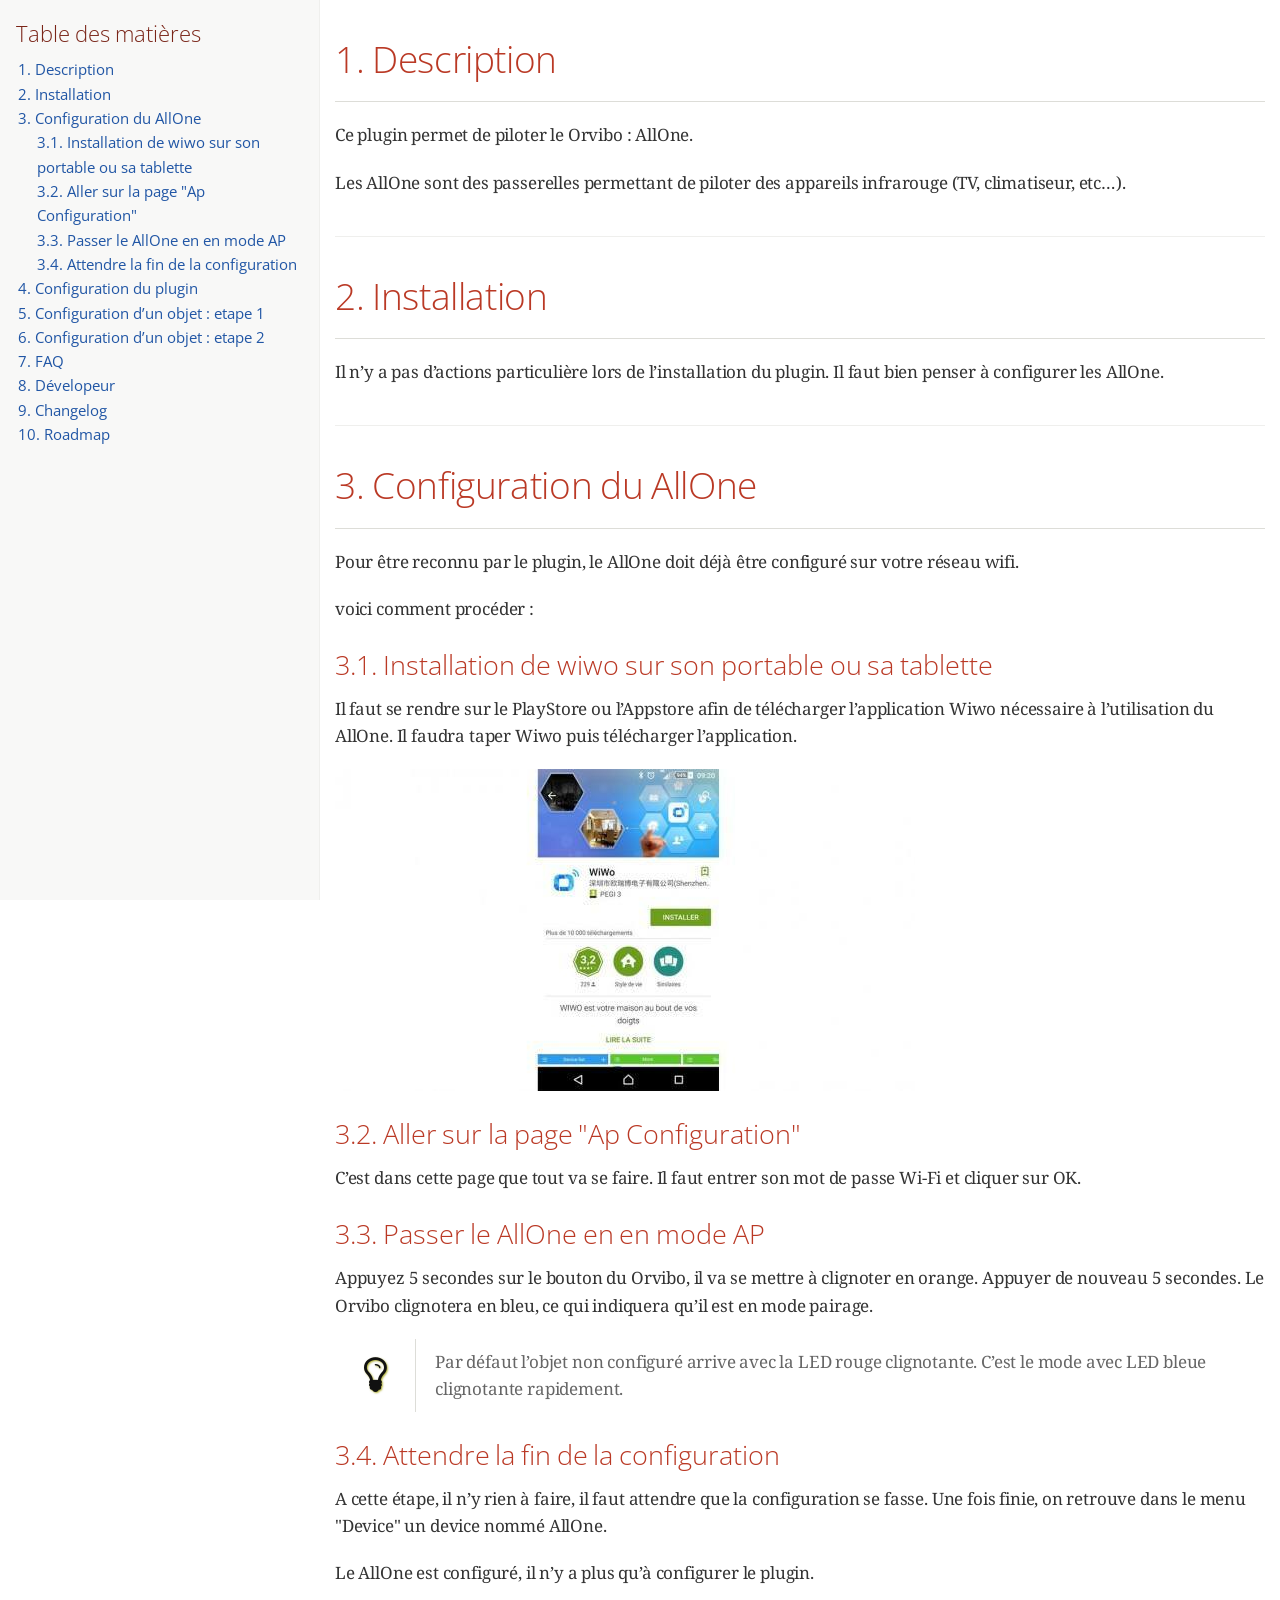
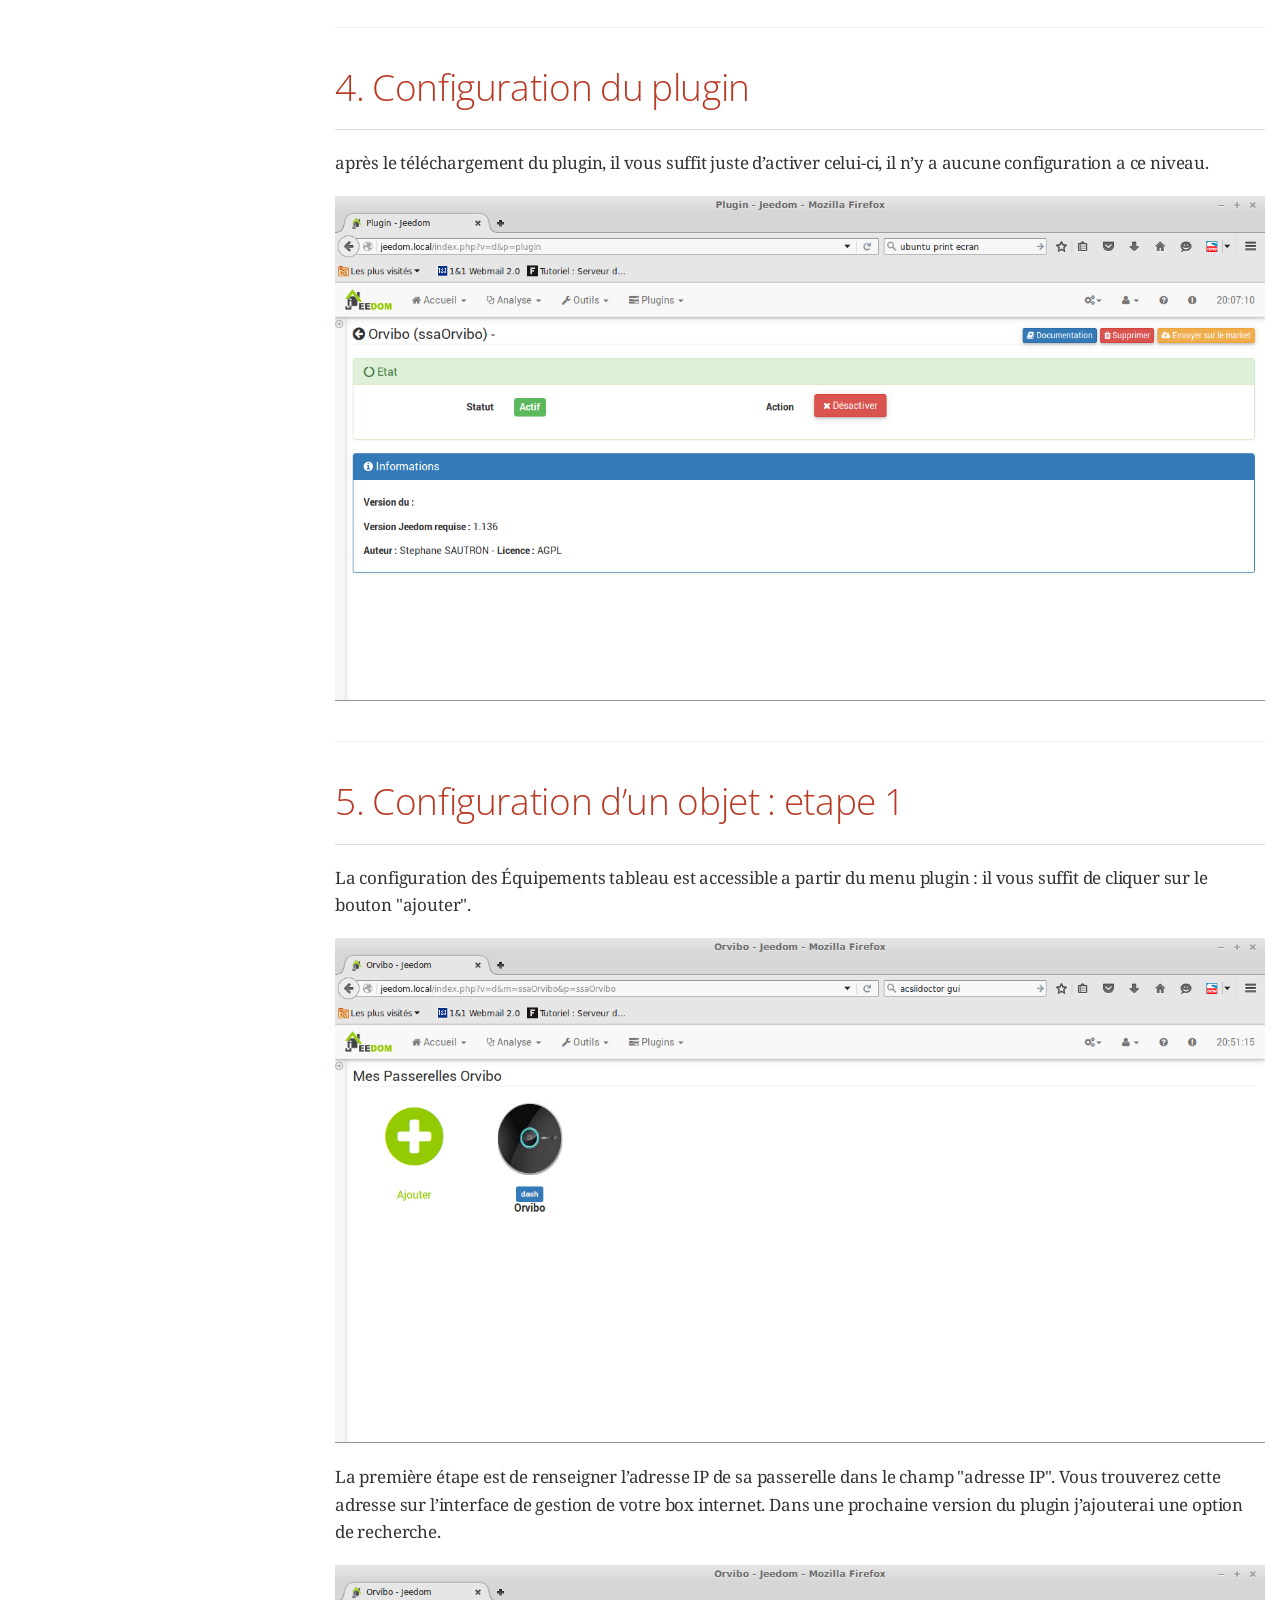
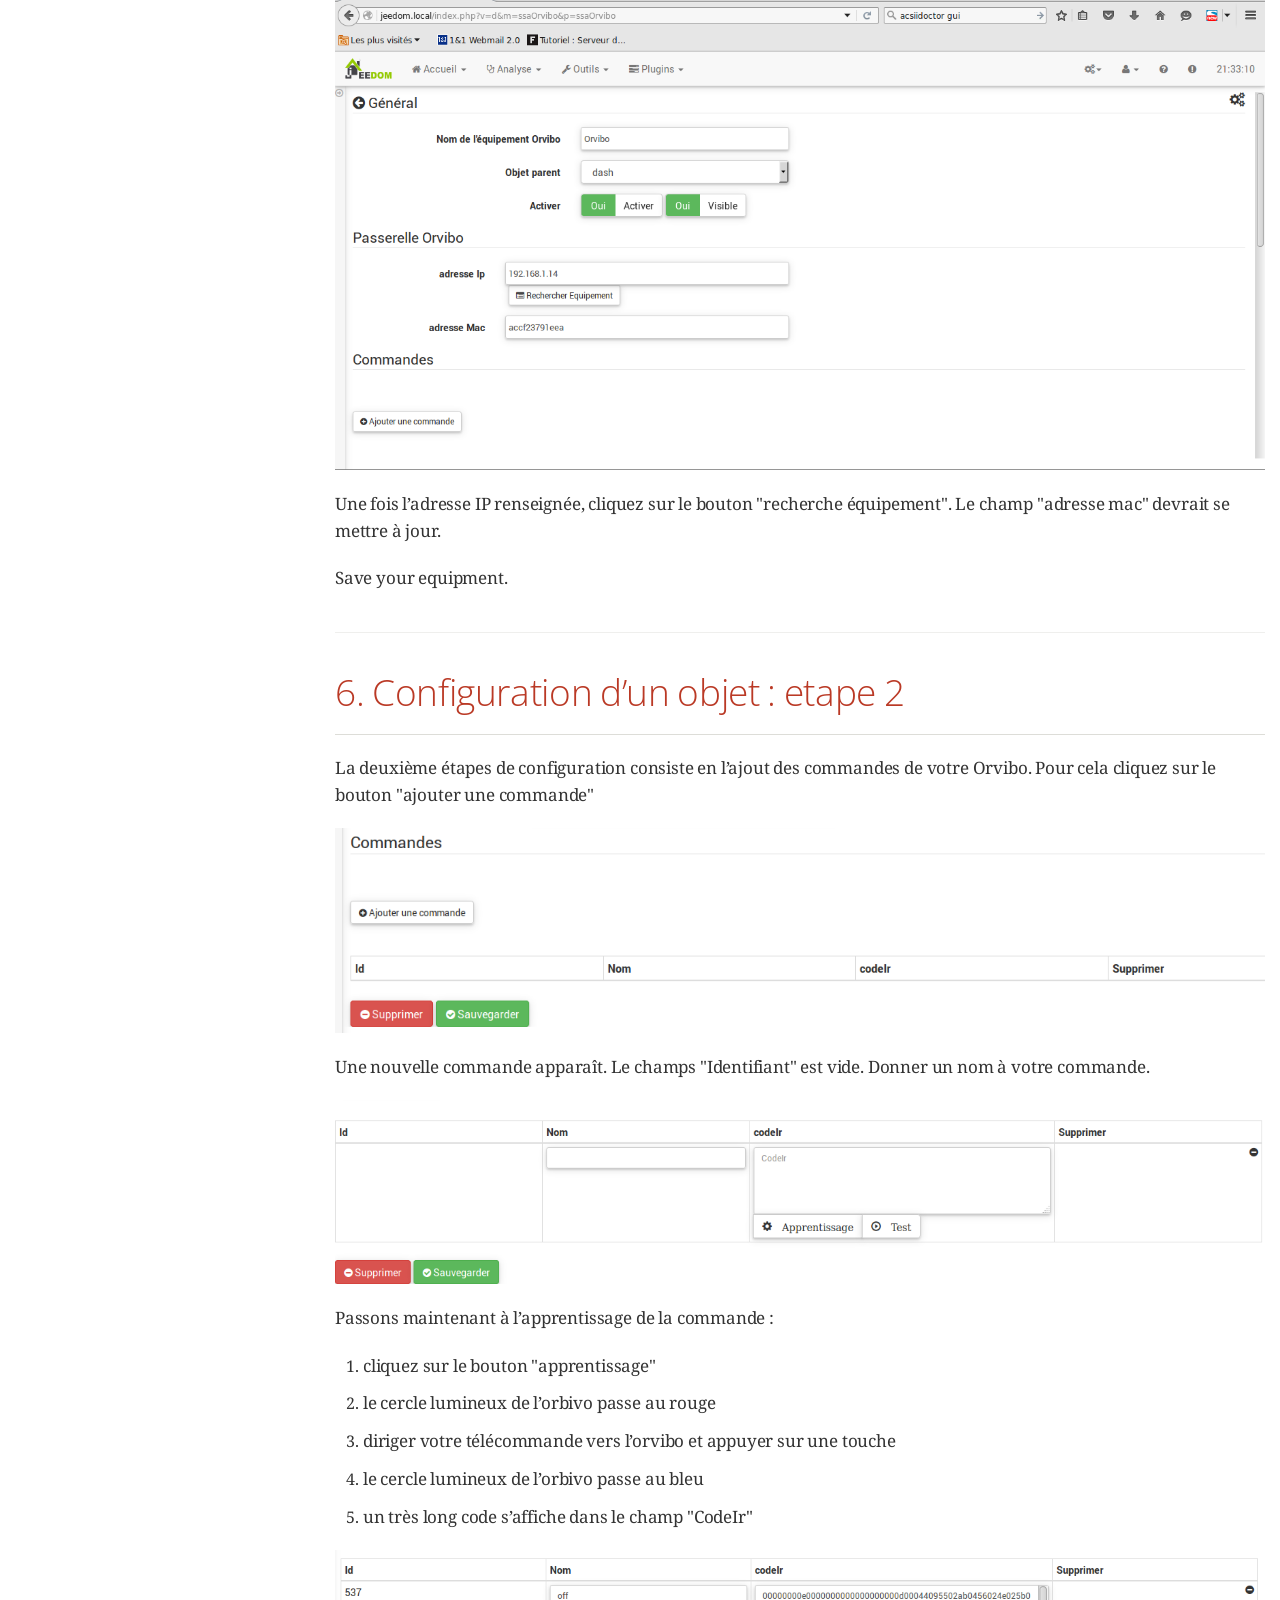
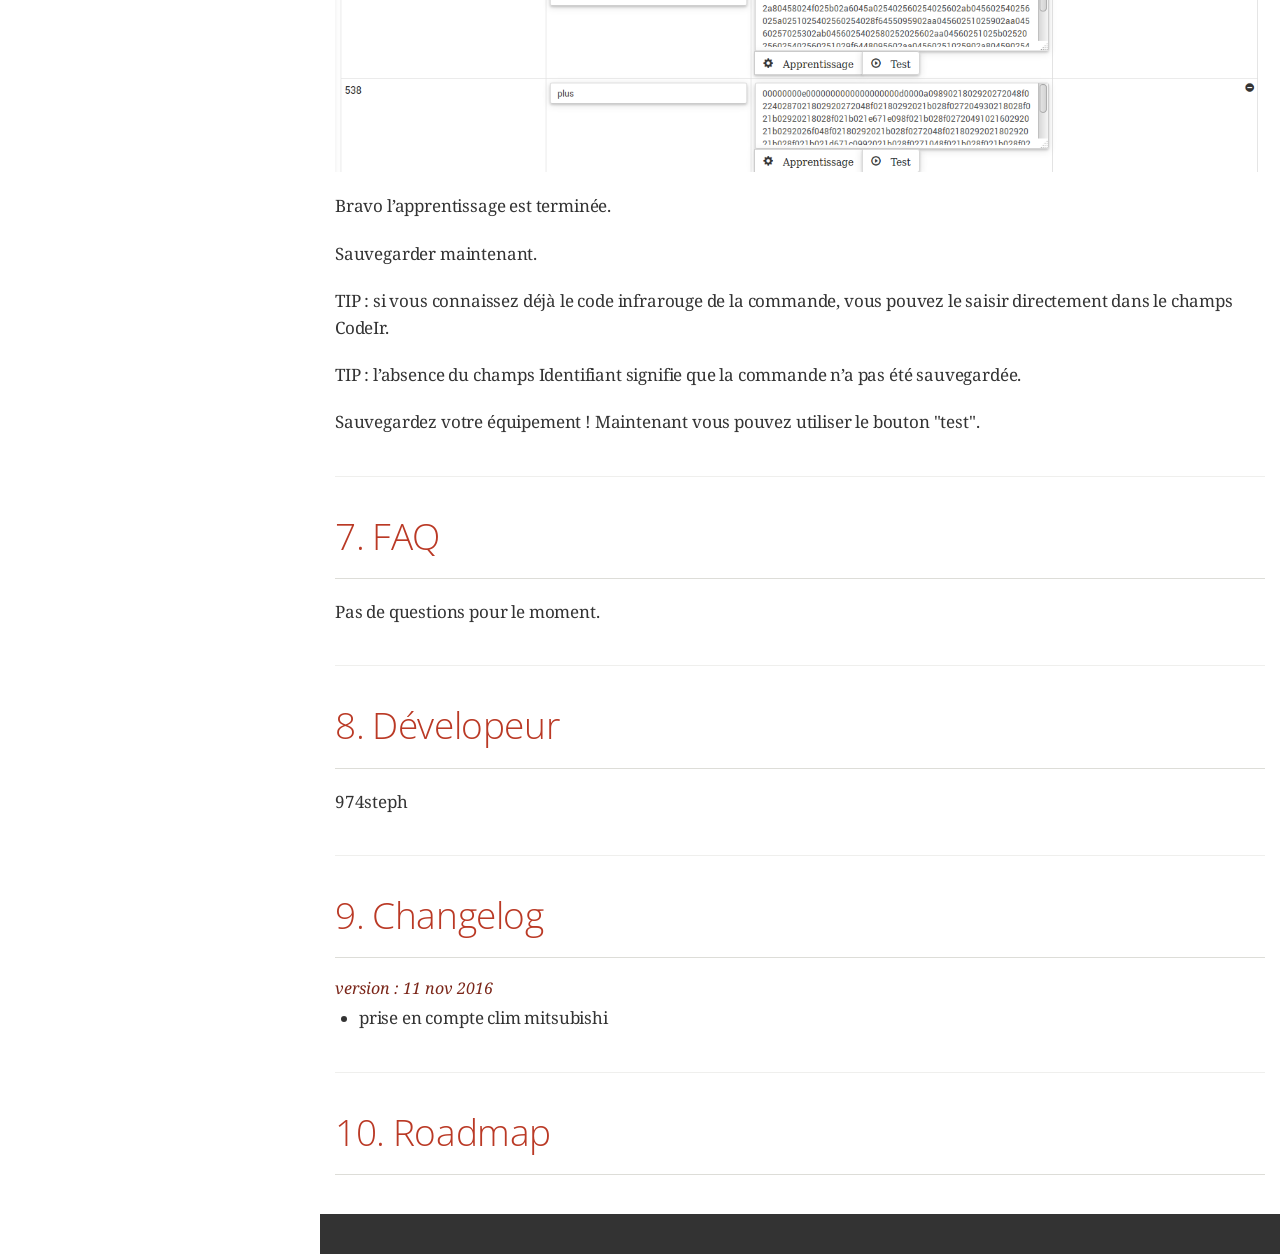
==== commit 7f5b7584: "[ROBOT] Action all" ====
--- a/doc/en_US/index.html
+++ b/doc/en_US/index.html
@@ -561,7 +561,7 @@
 <p>Une fois l&#8217;adresse IP renseignée, cliquez sur le bouton "recherche équipement". Le champ "adresse mac" devrait se mettre à jour.</p>
 </div>
 <div class="paragraph">
-<p>Sauvegarder votre équipement.</p>
+<p>Save your equipment.</p>
 </div>
 </div>
 </div>
